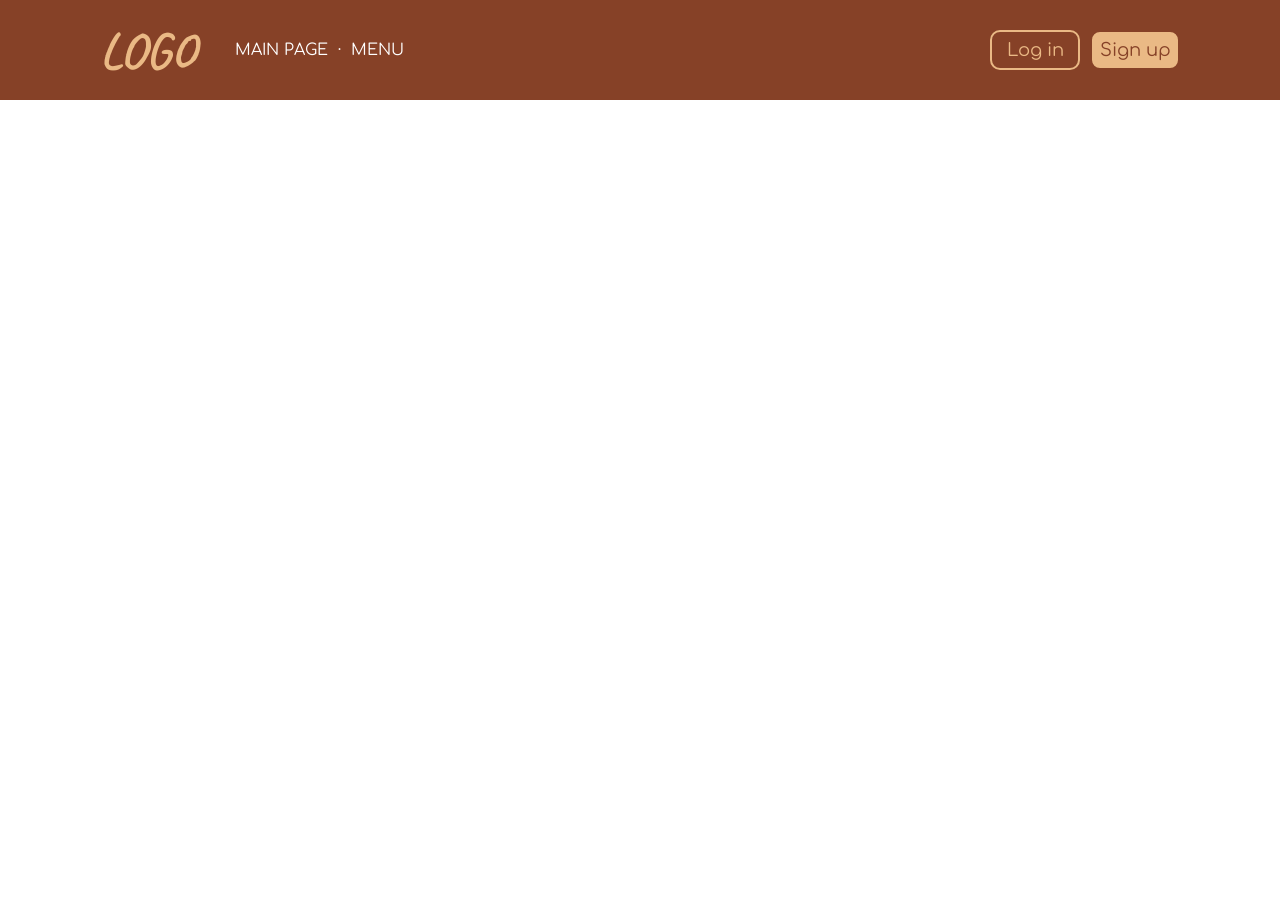
==== html/index.html @ 523de4c6 "Add login and signup pages" ====
<!DOCTYPE html>

<html lang="en">
  <head>
    <meta charset="UTF-8" name="viewport" content="width=device-width, initial-scale=1.0">
    <title>Main page</title>
    <link rel="stylesheet" href="../style/index.css">
    <link rel="preconnect" href="https://fonts.googleapis.com">
    <link rel="preconnect" href="https://fonts.gstatic.com" crossorigin>
    <link rel="stylesheet" href="https://fonts.googleapis.com/css2?family=Caveat:wght@400..700&family=Comfortaa:wght@300..700&display=swap">
  </head>

  <body id="main">
    <header>
      <div class="navig">
        <h1>LOGO</h1>

        <nav>
          <a class="link" href="#">MAIN PAGE</a>
          <a>·</a>
          <a class="link" href="#">MENU</a>
        </nav>
      </div>
      
      <div class="auth">
        <button class="login-button" onclick="location.href='authorization.html'">Log in</button>
        <button class="signup-button" onclick="location.href='registration.html'">Sign up</button>
      </div>
    </header>
  </body>
</html>
---- style/index.css ----
* {
  font-family: "Comfortaa", sans-serif;
  margin: 0;
  padding: 0;
  box-sizing: border-box;
}

body {
}

header {
  display: flex;
  justify-content: space-between;
  align-items: center; 
  height: 100px;
  width: 100%;
  background-color: #864127;
  color: white;
  padding: 0 100px;
}

.navig {
  display: flex;
  align-items: center;
  gap: 40px;
}

nav {
  display: flex;
  align-items: center;
  gap: 10px;
}

.auth {
  display: flex;
  align-items: center;
  gap: 10px;
}

header a {
  color: white;
  text-decoration: none;
}

header a.link:hover {
  color: #ffe4c4;
  text-decoration: none;
}

header h1 {
  font-family: "Caveat", cursive;
  font-weight: 700;
  font-size: 50px;
  color: #EAB985;
}

.login-button {
  width: 90px;
  height: 40px;
  font-size: 18px;
  border-radius: 10px;
  border: 2px solid #EAB985;
  background-color: #864127;
  color: #EAB985;
}

.signup-button {
  width: 90px;
  height: 40px;
  font-size: 18px;
  border-radius: 10px;
  border: 2px solid ;
  background-color: #EAB985;
  color: #864127;
}

.signup-button:hover {
  background-color: #ffe4c4;
}

.login-button:hover {
  border-color: #ffe4c4;
  color: #ffe4c4;
}
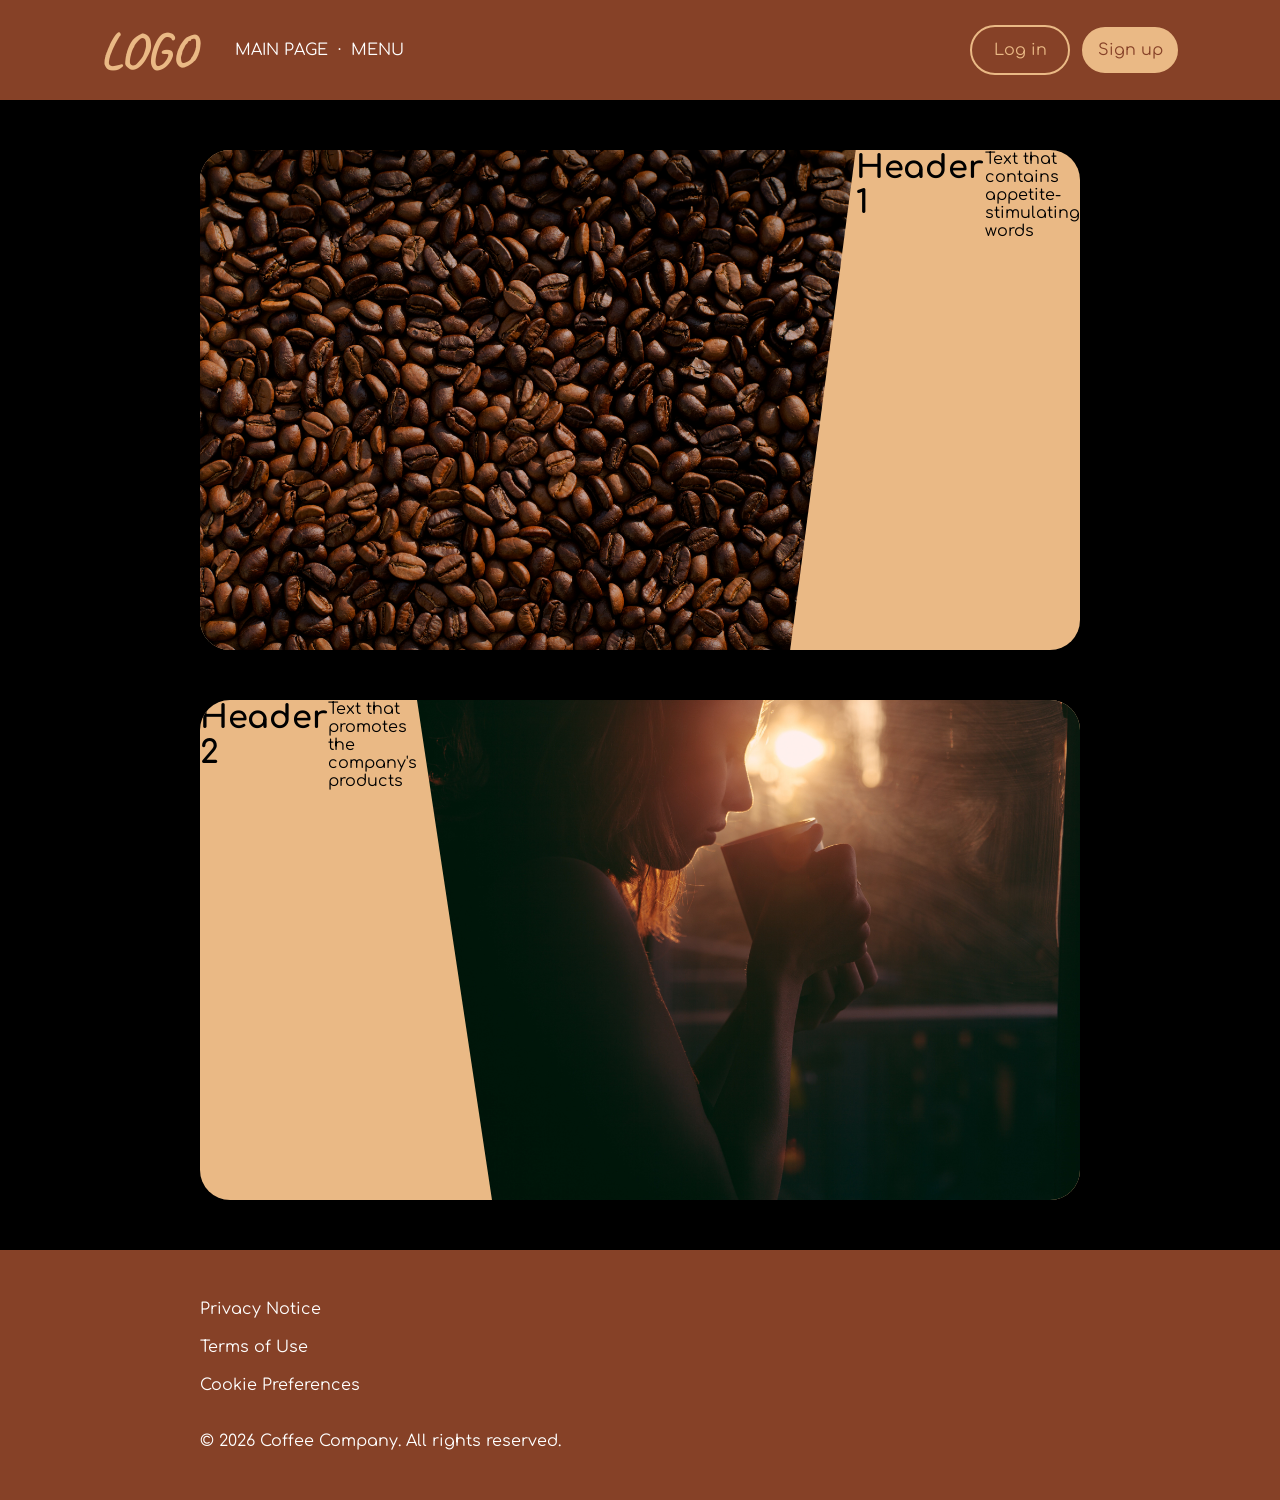
==== commit e0a304d9: "Add footer in index" ====
--- a/html/index.html
+++ b/html/index.html
@@ -27,5 +27,28 @@
         <button class="signup-button" onclick="location.href='registration.html'">Sign up</button>
       </div>
     </header>
+    
+    <div class="container">
+      <div class="block">
+        <img class="left-img" src="../images/mike-kenneally-coffee-beans-unsplash.jpg" alt="Image 1">
+        <h1>Header 1</h1>
+        <p class="right-p">Text that contains appetite-stimulating words</p>
+      </div>
+
+      <div class="block">
+        <h1>Header 2</h1>
+        <p>Text that promotes the company's products</p>
+        <img class="right-img" src="../images/foundry-girl-865304.jpg" alt="Image 2">
+      </div>
+    </div>
+
+    <footer>
+      <div>
+        <a class="link">Privacy Notice</a>
+        <a class="link">Terms of Use</a>
+        <a class="link">Cookie Preferences</a>
+      </div>
+      <a>© 2026 Coffee Company. All rights reserved.</a>
+    </footer>
   </body>
 </html>
--- a/style/index.css
+++ b/style/index.css
@@ -6,6 +6,7 @@
 }
 
 body {
+  background-color: black;
 }
 
 header {
@@ -16,7 +17,7 @@
   width: 100%;
   background-color: #864127;
   color: white;
-  padding: 0 100px;
+  padding: 20px 100px;
 }
 
 .navig {
@@ -37,12 +38,12 @@
   gap: 10px;
 }
 
-header a {
+a {
   color: white;
   text-decoration: none;
 }
 
-header a.link:hover {
+a.link:hover {
   color: #ffe4c4;
   text-decoration: none;
 }
@@ -54,22 +55,21 @@
   color: #EAB985;
 }
 
+button {
+  width: 100px;
+  height: 50px;
+  font-size: 16px;
+  border-radius: 30px;
+}
+
 .login-button {
-  width: 90px;
-  height: 40px;
-  font-size: 18px;
-  border-radius: 10px;
   border: 2px solid #EAB985;
   background-color: #864127;
   color: #EAB985;
 }
 
 .signup-button {
-  width: 90px;
-  height: 40px;
-  font-size: 18px;
-  border-radius: 10px;
-  border: 2px solid ;
+  border: 2px solid;
   background-color: #EAB985;
   color: #864127;
 }
@@ -81,4 +81,60 @@
 .login-button:hover {
   border-color: #ffe4c4;
   color: #ffe4c4;
+}
+
+.container {
+  display: flex;
+  flex-direction: column;
+  align-items: center;
+  margin: 50px 200px;
+  gap: 50px;
+}
+
+.block {
+  display: flex;
+  width: 100%;
+  height: 500px;
+  border-radius: 30px;
+  background-color: #EAB985;
+  box-sizing: border-box;
+  overflow: hidden;
+}
+
+.block img {
+  flex: 1.2;
+  object-fit: cover;
+}
+
+.block p {
+  flex: 1;
+  margin: 0;
+  padding: 0;
+}
+
+.block .left-img {
+  clip-path: polygon(0 0, 100% 0, 90% 100%, 0 100%);  
+  background-color: #EAB985;
+}
+
+.block .right-img {
+  clip-path: polygon(0 0, 100% 0, 100% 100%, 10% 100%);  
+  background-color: #EAB985;
+}
+
+footer {
+  display: flex;
+  flex-direction: column;
+  justify-content: space-between;
+  height: 250px;
+  width: 100%;
+  background-color: #864127;
+  color: white;
+  padding: 50px 200px;
+}
+
+footer div {
+  display: flex;
+  flex-direction: column;
+  gap: 20px;
 }
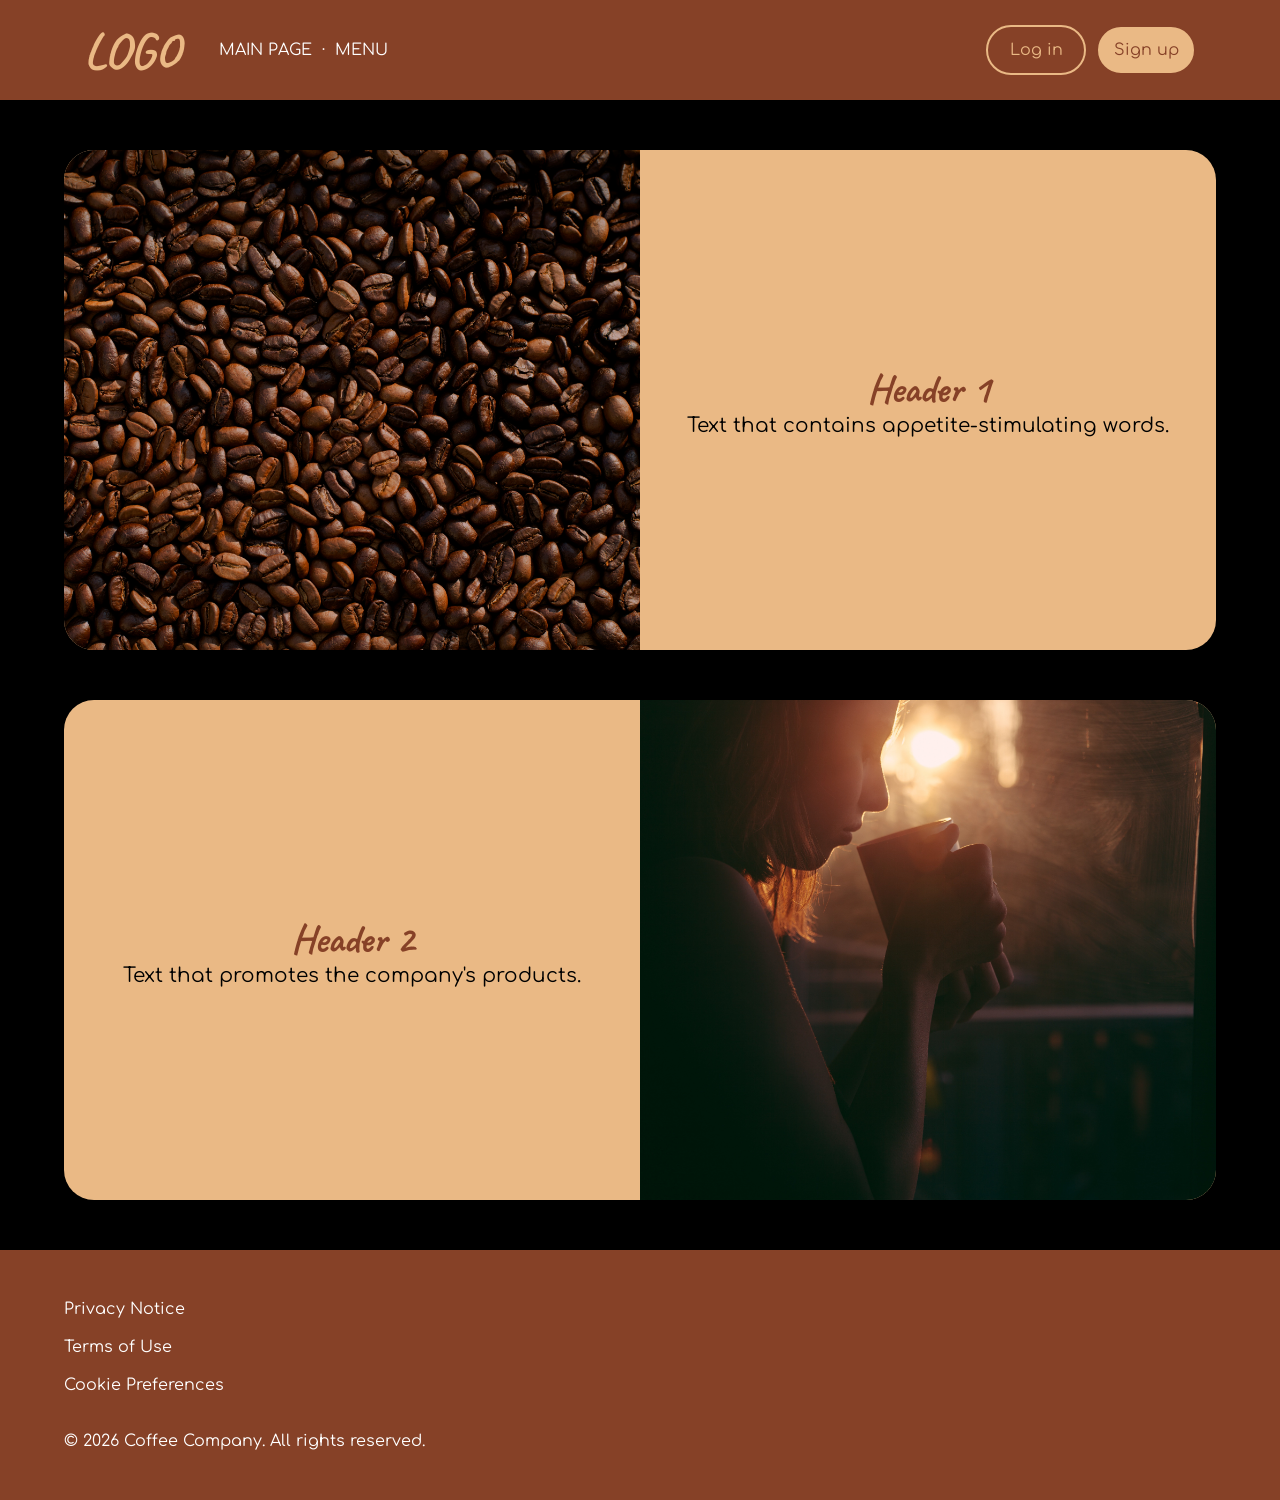
==== commit 20b013a3: "Wrap block content when reaching certain width" ====
--- a/html/index.html
+++ b/html/index.html
@@ -30,15 +30,19 @@
     
     <div class="container">
       <div class="block">
-        <img class="left-img" src="../images/mike-kenneally-coffee-beans-unsplash.jpg" alt="Image 1">
-        <h1>Header 1</h1>
-        <p class="right-p">Text that contains appetite-stimulating words</p>
+        <img src="../images/mike-kenneally-coffee-beans-unsplash.jpg" alt="Image 1">
+        <div class="text">
+          <h1>Header 1</h1>
+          <p class="right-p">Text that contains appetite-stimulating words.</p>
+        </div>
       </div>
 
       <div class="block">
-        <h1>Header 2</h1>
-        <p>Text that promotes the company's products</p>
-        <img class="right-img" src="../images/foundry-girl-865304.jpg" alt="Image 2">
+        <div class="text">
+          <h1>Header 2</h1>
+          <p>Text that promotes the company's products.</p>
+        </div>
+        <img src="../images/foundry-girl-865304.jpg" alt="Image 2">
       </div>
     </div>
 
--- a/style/index.css
+++ b/style/index.css
@@ -14,16 +14,16 @@
   justify-content: space-between;
   align-items: center; 
   height: 100px;
-  width: 100%;
   background-color: #864127;
   color: white;
-  padding: 20px 100px;
+  padding: 20px clamp(16px, 5vw, 100px);
 }
 
 .navig {
   display: flex;
   align-items: center;
   gap: 40px;
+  padding: 0 20px;
 }
 
 nav {
@@ -36,6 +36,7 @@
   display: flex;
   align-items: center;
   gap: 10px;
+  padding: 0 20px;
 }
 
 a {
@@ -84,42 +85,57 @@
 }
 
 .container {
-  display: flex;
+  display: flex; 
   flex-direction: column;
   align-items: center;
-  margin: 50px 200px;
+  padding: 50px 0;
+  width: 100%;
   gap: 50px;
 }
 
 .block {
   display: flex;
-  width: 100%;
-  height: 500px;
+  width: 90%;
+  min-height: 500px;        
   border-radius: 30px;
   background-color: #EAB985;
-  box-sizing: border-box;
   overflow: hidden;
+  flex-wrap: wrap;
+}
+
+.block .text {
+  text-align: center;
 }
 
 .block img {
-  flex: 1.2;
+  flex: 1 1 300px;
+  width: 50%;
+  min-width: 300px;
   object-fit: cover;
+  height: auto;
+}
+
+.block .text {
+  flex: 1 1 300px;
+  min-width: 300px;
+  display: flex;
+  flex-direction: column;
+  align-items: center;
+  justify-content: center;
+  padding: 20px;
 }
 
 .block p {
-  flex: 1;
   margin: 0;
   padding: 0;
+  font-size: 20px;
 }
 
-.block .left-img {
-  clip-path: polygon(0 0, 100% 0, 90% 100%, 0 100%);  
-  background-color: #EAB985;
-}
-
-.block .right-img {
-  clip-path: polygon(0 0, 100% 0, 100% 100%, 10% 100%);  
-  background-color: #EAB985;
+.block h1 {
+  font-family: "Caveat", cursive;
+  color: #864127;
+  font-weight: 700;
+  font-size: 40px;
 }
 
 footer {
@@ -130,7 +146,7 @@
   width: 100%;
   background-color: #864127;
   color: white;
-  padding: 50px 200px;
+  padding: 50px clamp(16px, 5vw, 100px);
 }
 
 footer div {
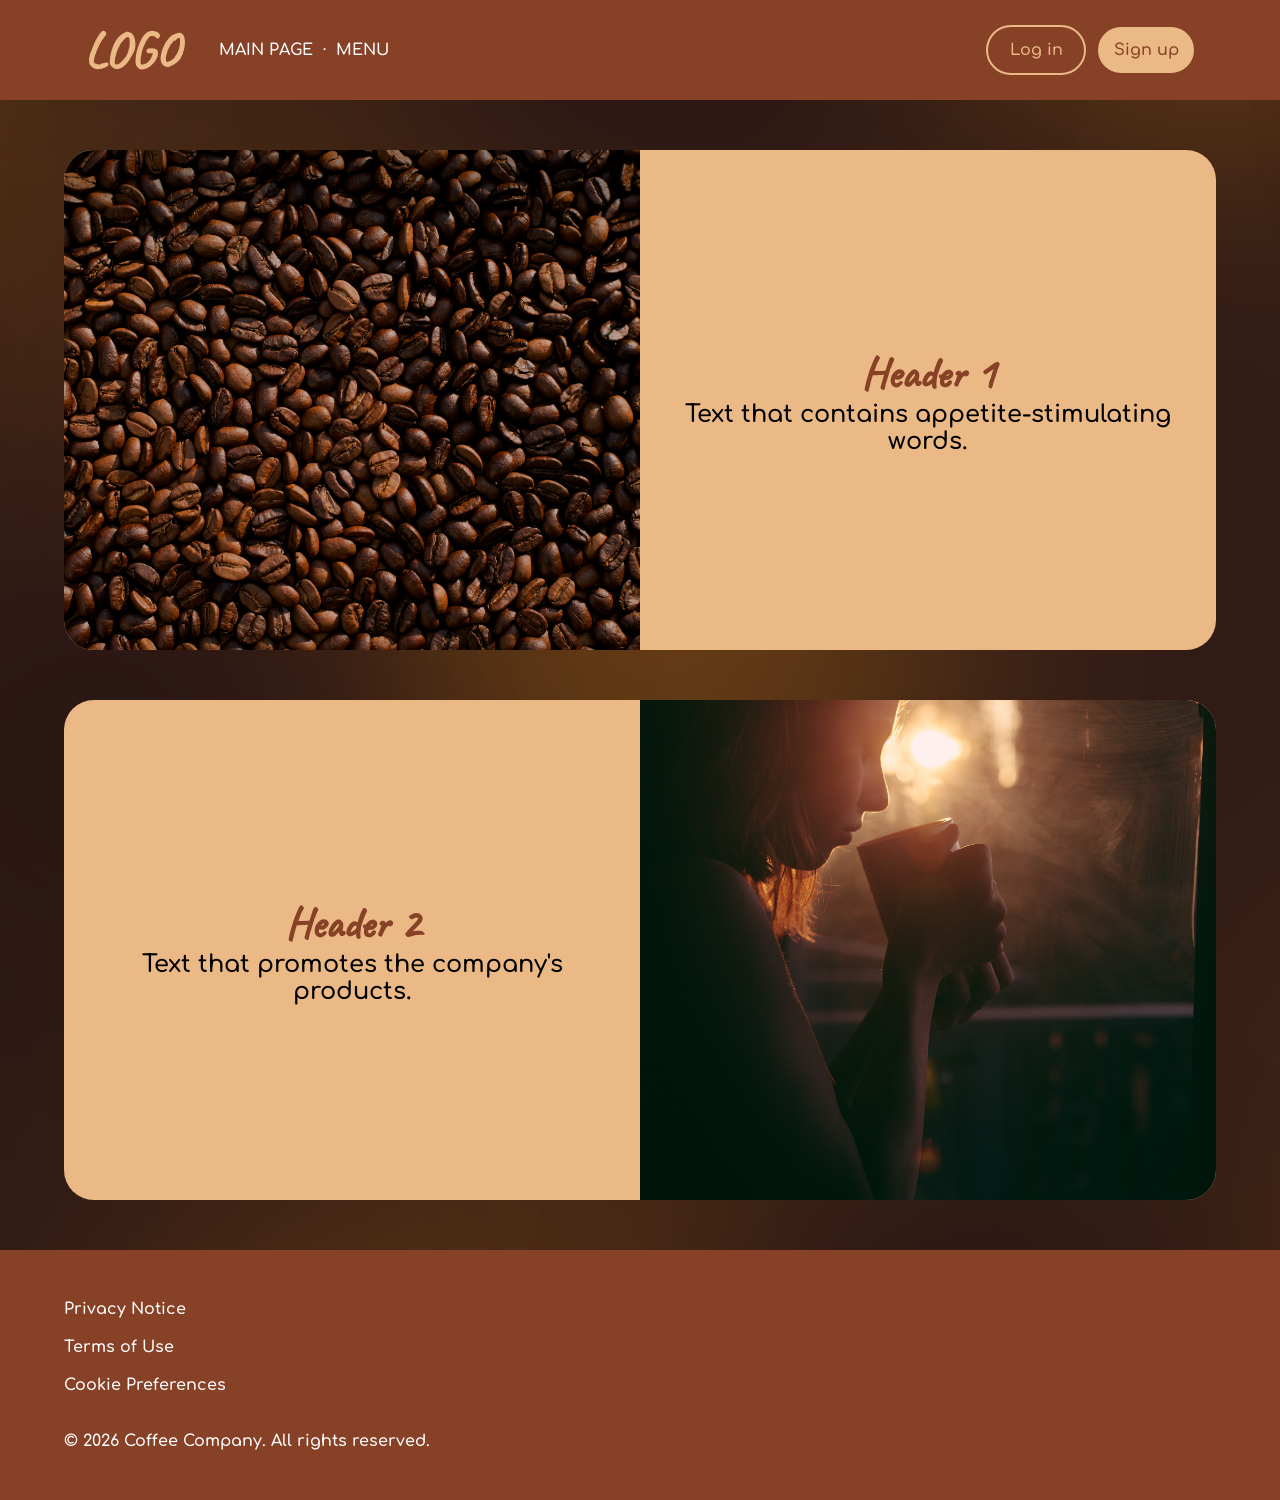
==== commit aaaca7a4: "Add local fonts + minor css fixes" ====
--- a/html/index.html
+++ b/html/index.html
@@ -5,9 +5,9 @@
     <meta charset="UTF-8" name="viewport" content="width=device-width, initial-scale=1.0">
     <title>Main page</title>
     <link rel="stylesheet" href="../style/index.css">
-    <link rel="preconnect" href="https://fonts.googleapis.com">
+    <!--link rel="preconnect" href="https://fonts.googleapis.com">
     <link rel="preconnect" href="https://fonts.gstatic.com" crossorigin>
-    <link rel="stylesheet" href="https://fonts.googleapis.com/css2?family=Caveat:wght@400..700&family=Comfortaa:wght@300..700&display=swap">
+    <link rel="stylesheet" href="https://fonts.googleapis.com/css2?family=Caveat:wght@400..700&family=Comfortaa:wght@300..700&display=swap"-->
   </head>
 
   <body id="main">
@@ -23,8 +23,8 @@
       </div>
       
       <div class="auth">
-        <button class="login-button" onclick="location.href='authorization.html'">Log in</button>
-        <button class="signup-button" onclick="location.href='registration.html'">Sign up</button>
+        <button class="login-button" onclick="location.href='login.html'">Log in</button>
+        <button class="signup-button" onclick="location.href='signup.html'">Sign up</button>
       </div>
     </header>
     
--- a/style/index.css
+++ b/style/index.css
@@ -1,3 +1,13 @@
+@font-face {
+  font-family: "Comfortaa";
+  src: url("../fonts/Comfortaa-VariableFont_wght.ttf") format("truetype");
+}
+
+@font-face {
+  font-family: "Caveat";
+  src: url("../fonts/Caveat-VariableFont_wght.ttf") format("truetype");
+}
+
 * {
   font-family: "Comfortaa", sans-serif;
   margin: 0;
@@ -7,6 +17,7 @@
 
 body {
   background-color: black;
+  background-image: url(../images/bg.jpg);
 }
 
 header {
@@ -90,6 +101,7 @@
   align-items: center;
   padding: 50px 0;
   width: 100%;
+  min-width: 300px;
   gap: 50px;
 }
 
@@ -110,14 +122,12 @@
 .block img {
   flex: 1 1 300px;
   width: 50%;
-  min-width: 300px;
   object-fit: cover;
   height: auto;
 }
 
 .block .text {
   flex: 1 1 300px;
-  min-width: 300px;
   display: flex;
   flex-direction: column;
   align-items: center;
@@ -125,17 +135,17 @@
   padding: 20px;
 }
 
-.block p {
+.text p {
   margin: 0;
   padding: 0;
-  font-size: 20px;
+  font-size: 24px;
 }
 
-.block h1 {
+.text h1 {
   font-family: "Caveat", cursive;
   color: #864127;
   font-weight: 700;
-  font-size: 40px;
+  font-size: 44px;
 }
 
 footer {
